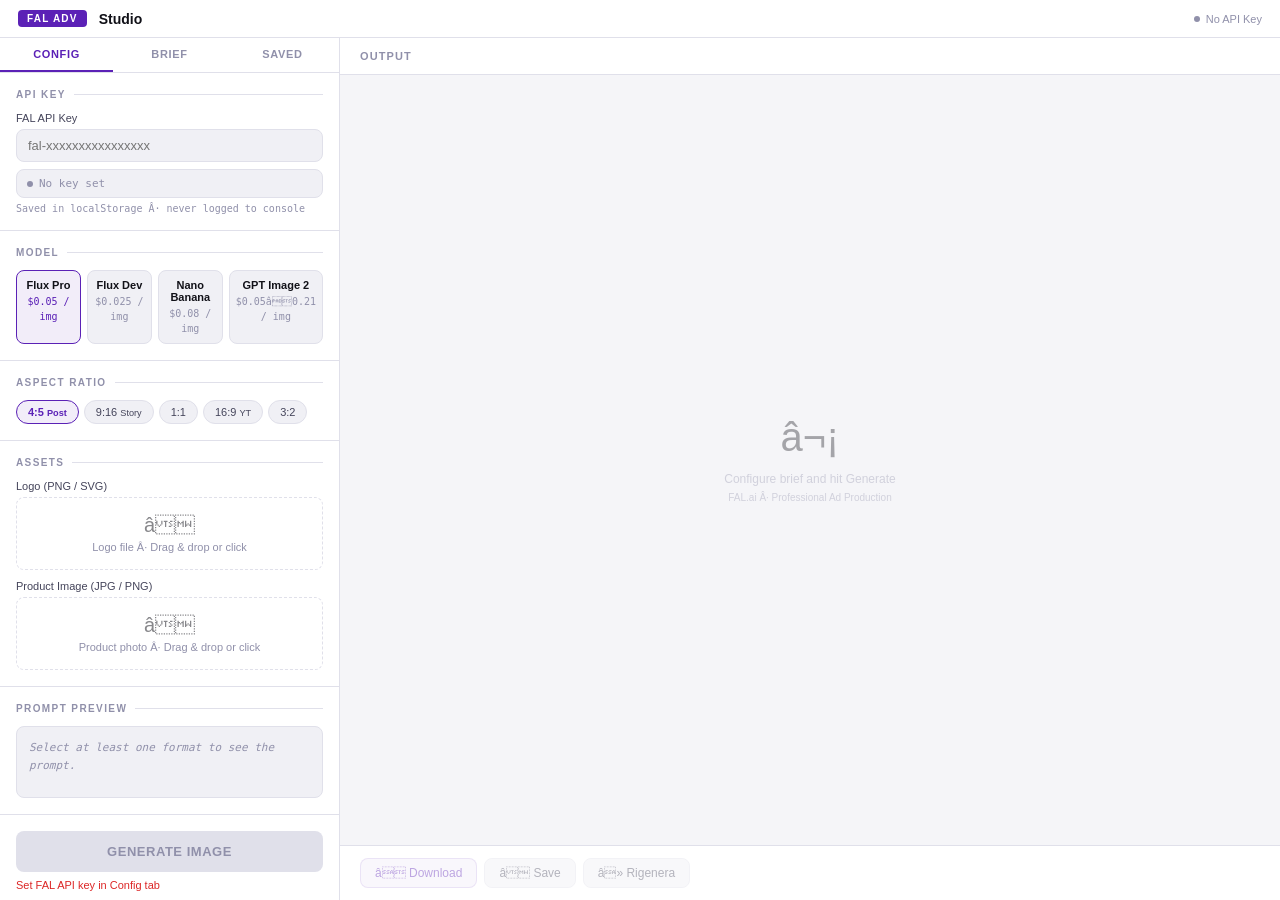
==== adv.html @ c15e8f31 "Create adv.html with current index.html content (FAL ADV Studio)" ====
<!DOCTYPE html>
<script type="application/json" id="cowork-artifact-meta">
{
  "name": "Fal Adv Studio",
  "schemaVersion": 1,
  "description": "FAL ADV Studio - tool React per produzione campagne pubblicitarie AI via fal.ai. Config API key, selezione modello/ratio, upload asset, brief brand, 10 formati ADV, generazione multi-immagine, salvataggio sessione, download ZIP."
}
</script>
<html lang="en">
<head>
<meta charset="UTF-8">
<meta name="viewport" content="width=device-width, initial-scale=1.0">
<title>FAL ADV Studio</title>
<style>
:root {
  color-scheme: light;
  --bg: #f5f5f8;
  --surface: #ffffff;
  --surface2: #f0f0f5;
  --border: #e0e0ea;
  --accent: #5b21b6;
  --accent-light: rgba(91,33,182,0.08);
  --accent-border: rgba(91,33,182,0.25);
  --text: #111118;
  --text2: #44445a;
  --text3: #9090aa;
  --error: #dc2626;
  --error-bg: rgba(220,38,38,0.07);
  --success: #059669;
  --radius: 8px;
}
* { box-sizing: border-box; margin: 0; padding: 0; }
body { font-family: -apple-system, 'Segoe UI', sans-serif; background: var(--bg); color: var(--text); font-size: 13px; }

/* LAYOUT */
.app { display: flex; flex-direction: column; height: 100vh; overflow: hidden; }
.app-header { background: var(--surface); border-bottom: 1px solid var(--border); padding: 10px 18px; display: flex; align-items: center; gap: 12px; flex-shrink: 0; }
.logo { background: var(--accent); color: #fff; font-size: 10px; font-weight: 700; letter-spacing: 0.12em; padding: 3px 9px; border-radius: 4px; }
.app-title { font-size: 14px; font-weight: 600; color: var(--text); }
.key-status { margin-left: auto; display: flex; align-items: center; gap: 6px; font-size: 11px; color: var(--text3); }
.dot { width: 6px; height: 6px; border-radius: 50%; background: var(--text3); }
.dot.on { background: var(--success); box-shadow: 0 0 6px var(--success); }

.body { display: flex; flex: 1; overflow: hidden; }
.sidebar { width: 340px; flex-shrink: 0; background: var(--surface); border-right: 1px solid var(--border); display: flex; flex-direction: column; overflow: hidden; }
.output { flex: 1; display: flex; flex-direction: column; overflow: hidden; }

/* TABS */
.tab-bar { display: flex; border-bottom: 1px solid var(--border); flex-shrink: 0; }
.tab-btn { flex: 1; padding: 10px 6px; background: none; border: none; border-bottom: 2px solid transparent; font-size: 11px; font-weight: 600; letter-spacing: 0.06em; text-transform: uppercase; color: var(--text3); cursor: pointer; transition: all 0.15s; }
.tab-btn:hover { color: var(--text2); }
.tab-btn.active { color: var(--accent); border-bottom-color: var(--accent); }
.badge { display: inline-flex; align-items: center; justify-content: center; width: 15px; height: 15px; border-radius: 50%; background: var(--accent); color: #fff; font-size: 8px; font-weight: 700; margin-left: 4px; vertical-align: middle; }

.tab-panel { display: none; flex: 1; overflow-y: auto; }
.tab-panel.active { display: block; }

/* SECTIONS */
.section { padding: 16px; border-bottom: 1px solid var(--border); }
.section-label { font-size: 10px; font-weight: 700; letter-spacing: 0.14em; text-transform: uppercase; color: var(--text3); margin-bottom: 12px; display: flex; align-items: center; gap: 8px; }
.section-label::after { content: ''; flex: 1; height: 1px; background: var(--border); }
.field { margin-bottom: 10px; }
.field:last-child { margin-bottom: 0; }
label.lbl { display: block; font-size: 11px; font-weight: 500; color: var(--text2); margin-bottom: 5px; }

/* INPUTS */
input[type=text], input[type=password], textarea, select {
  width: 100%; background: var(--surface2); border: 1px solid var(--border); color: var(--text);
  font-family: inherit; font-size: 13px; padding: 8px 11px; border-radius: var(--radius); outline: none; transition: border-color 0.15s;
}
input:focus, textarea:focus, select:focus { border-color: var(--accent); }
textarea { resize: vertical; min-height: 72px; line-height: 1.5; }
select { appearance: none; background-image: url("data:image/svg+xml,%3Csvg xmlns='http://www.w3.org/2000/svg' width='10' height='6'%3E%3Cpath d='M0 0l5 6 5-6z' fill='%239090aa'/%3E%3C/svg%3E"); background-repeat: no-repeat; background-position: right 11px center; padding-right: 30px; cursor: pointer; }
select option { background: #fff; }

/* MODEL TABS */
.model-tabs { display: flex; gap: 6px; }
.model-tab { flex: 1; padding: 8px 6px; background: var(--surface2); border: 1px solid var(--border); border-radius: var(--radius); cursor: pointer; text-align: center; transition: all 0.15s; }
.model-tab:hover { border-color: var(--text3); }
.model-tab.active { background: var(--accent-light); border-color: var(--accent); }
.model-name { font-size: 11px; font-weight: 600; color: var(--text); display: block; margin-bottom: 2px; }
.model-price { font-size: 10px; color: var(--text3); font-family: monospace; }
.model-tab.active .model-price { color: var(--accent); }

/* RATIO PILLS */
.ratio-pills { display: flex; gap: 5px; flex-wrap: wrap; }
.ratio-pill { padding: 5px 11px; background: var(--surface2); border: 1px solid var(--border); border-radius: 20px; font-size: 11px; font-weight: 500; color: var(--text2); cursor: pointer; transition: all 0.15s; white-space: nowrap; }
.ratio-pill:hover { border-color: var(--text3); }
.ratio-pill.active { background: var(--accent-light); border-color: var(--accent); color: var(--accent); font-weight: 600; }

/* DROP ZONE */
.drop-zone { border: 1.5px dashed var(--border); border-radius: var(--radius); padding: 16px; text-align: center; cursor: pointer; transition: all 0.15s; position: relative; overflow: hidden; }
.drop-zone:hover, .drop-zone.drag-over { border-color: var(--accent); background: var(--accent-light); }
.drop-zone input[type=file] { position: absolute; inset: 0; opacity: 0; cursor: pointer; width: 100%; height: 100%; }
.drop-icon { font-size: 20px; display: block; margin-bottom: 4px; opacity: 0.5; }
.drop-label { font-size: 11px; color: var(--text3); }

.asset-preview { display: flex; align-items: center; gap: 10px; padding: 8px 10px; background: var(--surface2); border: 1px solid var(--border); border-radius: var(--radius); }
.asset-preview img { width: 36px; height: 36px; object-fit: contain; border-radius: 4px; background: #fff; }
.asset-name { font-size: 11px; color: var(--text2); flex: 1; overflow: hidden; text-overflow: ellipsis; white-space: nowrap; }
.btn-rm { background: none; border: none; color: var(--text3); cursor: pointer; font-size: 18px; line-height: 1; padding: 0 2px; transition: color 0.15s; }
.btn-rm:hover { color: var(--error); }

/* FORMATS */
.formats-grid { display: grid; grid-template-columns: 1fr 1fr; gap: 5px; }
.format-item { display: flex; align-items: flex-start; gap: 7px; padding: 8px 9px; background: var(--surface2); border: 1px solid var(--border); border-radius: var(--radius); cursor: pointer; transition: all 0.15s; user-select: none; }
.format-item:hover { border-color: var(--text3); }
.format-item.checked { background: var(--accent-light); border-color: var(--accent-border); }
.format-item input[type=checkbox] { width: 13px; height: 13px; margin-top: 1px; accent-color: var(--accent); flex-shrink: 0; cursor: pointer; }
.format-lbl { font-size: 11px; color: var(--text2); line-height: 1.3; cursor: pointer; font-weight: 500; }
.format-item.checked .format-lbl { color: var(--text); font-weight: 600; }
.format-desc { font-size: 10px; color: var(--text3); line-height: 1.3; margin-top: 2px; display: block; }
.format-text { display: flex; flex-direction: column; }
.format-hint { font-size: 10px; color: var(--text3); margin-bottom: 8px; }

/* PROMPT PREVIEW */
.prompt-box { background: var(--surface2); border: 1px solid var(--border); border-radius: var(--radius); padding: 12px; font-size: 11px; line-height: 1.6; color: var(--text2); font-family: monospace; min-height: 72px; white-space: pre-wrap; word-break: break-word; }
.prompt-empty { color: var(--text3); font-style: italic; font-family: inherit; }
.prompt-meta { font-size: 10px; color: var(--text3); margin-top: 6px; font-family: monospace; }
.prompt-format-label { font-size: 10px; color: var(--text3); font-weight: 600; letter-spacing: 0.08em; text-transform: uppercase; margin-bottom: 4px; margin-top: 8px; }

/* GENERATE BTN */
.btn-gen { width: 100%; padding: 13px; background: var(--accent); color: #fff; border: none; border-radius: var(--radius); font-family: inherit; font-size: 13px; font-weight: 700; letter-spacing: 0.04em; cursor: pointer; transition: all 0.15s; text-transform: uppercase; }
.btn-gen:hover:not(:disabled) { background: #4c1d95; transform: translateY(-1px); }
.btn-gen:disabled { background: var(--border); color: var(--text3); cursor: not-allowed; transform: none; }
.gen-hint { font-size: 11px; color: var(--error); margin-top: 7px; }
.multi-note { font-size: 10px; color: var(--accent); background: var(--accent-light); border: 1px solid var(--accent-border); border-radius: 4px; padding: 6px 10px; margin-bottom: 10px; }

/* OUTPUT PANEL */
.out-header { background: var(--surface); border-bottom: 1px solid var(--border); padding: 12px 20px; display: flex; align-items: center; gap: 8px; flex-shrink: 0; }
.out-title { font-size: 11px; font-weight: 600; letter-spacing: 0.1em; text-transform: uppercase; color: var(--text3); }
.out-meta { margin-left: auto; font-size: 10px; color: var(--text3); font-family: monospace; }
.img-tab { padding: 4px 10px; font-size: 10px; background: var(--surface2); border: 1px solid var(--border); border-radius: 4px; color: var(--text3); cursor: pointer; font-family: inherit; font-weight: 500; transition: all 0.15s; }
.img-tab.active { background: var(--accent-light); border-color: var(--accent-border); color: var(--accent); }

.queue-bar-wrap { background: var(--surface); border-bottom: 1px solid var(--border); padding: 8px 20px; display: flex; align-items: center; gap: 10px; font-size: 11px; color: var(--text2); flex-shrink: 0; }
.queue-track { flex: 1; height: 2px; background: var(--border); border-radius: 2px; overflow: hidden; }
.queue-fill { height: 100%; background: var(--accent); border-radius: 2px; transition: width 0.4s ease; }

.out-canvas { flex: 1; display: flex; align-items: center; justify-content: center; padding: 28px; overflow: hidden; background: var(--bg); }
.placeholder { display: flex; flex-direction: column; align-items: center; gap: 10px; opacity: 0.35; text-align: center; }
.placeholder-icon { font-size: 40px; }
.placeholder-text { font-size: 12px; color: var(--text3); line-height: 1.5; }
.out-img { max-width: 100%; max-height: 100%; object-fit: contain; border-radius: var(--radius); box-shadow: 0 4px 24px rgba(0,0,0,0.1); display: block; }

.spinner-wrap { display: flex; flex-direction: column; align-items: center; gap: 14px; }
.spinner { width: 32px; height: 32px; border: 2px solid var(--border); border-top-color: var(--accent); border-radius: 50%; animation: spin 0.75s linear infinite; }
@keyframes spin { to { transform: rotate(360deg); } }
.spinner-msg { font-size: 12px; color: var(--text2); animation: pulse 2s ease-in-out infinite; }
@keyframes pulse { 0%,100%{opacity:1}50%{opacity:0.4} }

.out-actions { background: var(--surface); border-top: 1px solid var(--border); padding: 12px 20px; display: flex; gap: 7px; align-items: center; flex-shrink: 0; }
.btn-act { padding: 7px 14px; background: var(--surface2); border: 1px solid var(--border); color: var(--text2); border-radius: var(--radius); font-family: inherit; font-size: 12px; font-weight: 500; cursor: pointer; transition: all 0.15s; }
.btn-act:hover:not(:disabled) { border-color: var(--text3); color: var(--text); }
.btn-act:disabled { opacity: 0.4; cursor: not-allowed; }
.btn-act.primary { background: var(--accent-light); border-color: var(--accent-border); color: var(--accent); }
.btn-act.primary:hover:not(:disabled) { background: rgba(91,33,182,0.14); }
.img-counter { margin-left: auto; font-size: 11px; color: var(--text3); }

.error-box { margin: 14px 20px; background: var(--error-bg); border: 1px solid rgba(220,38,38,0.2); border-radius: var(--radius); padding: 11px 14px; font-size: 12px; color: #b91c1c; line-height: 1.5; flex-shrink: 0; }

/* SAVED GRID */
.saved-toolbar { padding: 10px 14px; border-bottom: 1px solid var(--border); display: flex; align-items: center; justify-content: space-between; }
.saved-count { font-size: 11px; color: var(--text3); }
.saved-grid { display: grid; grid-template-columns: repeat(auto-fill, minmax(110px, 1fr)); gap: 7px; padding: 14px; }
.saved-item { position: relative; aspect-ratio: 1; border-radius: var(--radius); overflow: hidden; background: var(--surface2); border: 1px solid var(--border); }
.saved-item img { width: 100%; height: 100%; object-fit: cover; display: block; }
.saved-overlay { position: absolute; inset: 0; background: rgba(0,0,0,0.75); display: flex; flex-direction: column; align-items: center; justify-content: center; gap: 6px; opacity: 0; transition: opacity 0.2s; padding: 8px; }
.saved-item:hover .saved-overlay { opacity: 1; }
.saved-overlay-text { font-size: 10px; color: #fff; text-align: center; line-height: 1.3; font-weight: 500; }
.saved-actions { display: flex; gap: 5px; }
.btn-saved { background: rgba(255,255,255,0.15); border: 1px solid rgba(255,255,255,0.25); border-radius: 4px; color: #fff; font-size: 10px; padding: 3px 7px; cursor: pointer; transition: all 0.15s; }
.btn-saved:hover { background: rgba(255,255,255,0.3); }
.saved-empty { padding: 36px 16px; text-align: center; color: var(--text3); font-size: 12px; line-height: 1.6; }

.key-hint { font-size: 10px; color: var(--text3); margin-top: 5px; font-family: monospace; }
.token-row { display: flex; align-items: center; gap: 6px; padding: 7px 10px; background: var(--surface2); border: 1px solid var(--border); border-radius: var(--radius); margin-top: 7px; }
.token-dot { width: 6px; height: 6px; border-radius: 50%; background: var(--text3); }
.token-dot.valid { background: var(--success); }
.token-text { font-size: 11px; color: var(--text3); font-family: monospace; }
</style>
</head>
<body>
<div class="app">
  <header class="app-header">
    <span class="logo">FAL ADV</span>
    <span class="app-title">Studio</span>
    <div class="key-status">
      <div class="dot" id="keyDot"></div>
      <span id="keyLabel">No API Key</span>
    </div>
  </header>

  <div class="body">
    <!-- SIDEBAR -->
    <aside class="sidebar">
      <div class="tab-bar">
        <button class="tab-btn active" data-tab="config">Config</button>
        <button class="tab-btn" data-tab="brief">Brief</button>
        <button class="tab-btn" data-tab="saved">Saved<span class="badge" id="savedBadge" style="display:none">0</span></button>
      </div>

      <!-- CONFIG TAB -->
      <div class="tab-panel active" id="tab-config">
        <div class="section">
          <div class="section-label">API Key</div>
          <div class="field">
            <label class="lbl">FAL API Key</label>
            <input type="password" id="falKey" placeholder="fal-xxxxxxxxxxxxxxxx" autocomplete="off" />
            <div class="token-row">
              <div class="token-dot" id="tokenDot"></div>
              <span class="token-text" id="tokenText">No key set</span>
            </div>
            <div class="key-hint">Saved in localStorage Â· never logged to console</div>
          </div>
        </div>

        <div class="section">
          <div class="section-label">Model</div>
          <div class="model-tabs" id="modelTabs" style="flex-wrap:wrap;">
            <div class="model-tab active" data-model="fal-ai/flux-pro">
              <span class="model-name">Flux Pro</span>
              <span class="model-price">$0.05 / img</span>
            </div>
            <div class="model-tab" data-model="fal-ai/flux-dev">
              <span class="model-name">Flux Dev</span>
              <span class="model-price">$0.025 / img</span>
            </div>
            <div class="model-tab" data-model="fal-ai/nano-banana-2">
              <span class="model-name">Nano Banana</span>
              <span class="model-price">$0.08 / img</span>
            </div>
            <div class="model-tab" data-model="fal-ai/gpt-image-2">
              <span class="model-name">GPT Image 2</span>
              <span class="model-price">$0.05â0.21 / img</span>
            </div>
          </div>
          <div id="gptQualityRow" style="display:none;margin-top:8px;">
            <label class="lbl">Quality (GPT Image 2)</label>
            <select id="gptQuality">
              <option value="medium">Medium</option>
              <option value="low">Low (cheaper)</option>
              <option value="high">High (best, costoso)</option>
            </select>
          </div>
        </div>

        <div class="section">
          <div class="section-label">Aspect Ratio</div>
          <div class="ratio-pills" id="ratioPills">
            <div class="ratio-pill active" data-ratio="4:5" data-w="1024" data-h="1280">4:5 <small>Post</small></div>
            <div class="ratio-pill" data-ratio="9:16" data-w="768" data-h="1368">9:16 <small>Story</small></div>
            <div class="ratio-pill" data-ratio="1:1" data-w="1024" data-h="1024">1:1</div>
            <div class="ratio-pill" data-ratio="16:9" data-w="1368" data-h="768">16:9 <small>YT</small></div>
            <div class="ratio-pill" data-ratio="3:2" data-w="1280" data-h="853">3:2</div>
          </div>
        </div>

        <div class="section">
          <div class="section-label">Assets</div>
          <div class="field">
            <label class="lbl">Logo (PNG / SVG)</label>
            <div id="logoZone" class="drop-zone">
              <input type="file" accept=".png,.svg,.jpg,.jpeg" id="logoInput" />
              <span class="drop-icon">â</span>
              <div class="drop-label">Logo file Â· Drag & drop or click</div>
            </div>
          </div>
          <div class="field">
            <label class="lbl">Product Image (JPG / PNG)</label>
            <div id="productZone" class="drop-zone">
              <input type="file" accept=".jpg,.jpeg,.png,.webp" id="productInput" />
              <span class="drop-icon">â</span>
              <div class="drop-label">Product photo Â· Drag & drop or click</div>
            </div>
          </div>
        </div>

        <div class="section" id="promptPreviewConfig"></div>
        <div class="section" id="generateSectionConfig"></div>
      </div>

      <!-- BRIEF TAB -->
      <div class="tab-panel" id="tab-brief">
        <div class="section">
          <div class="section-label">Brand & Product</div>
          <div class="field"><label class="lbl">Brand Name</label><input type="text" id="brandName" placeholder="e.g. NORDA" /></div>
          <div class="field"><label class="lbl">Product Name</label><input type="text" id="productName" placeholder="e.g. Trail Runner 001" /></div>
          <div class="field"><label class="lbl">Payoff / Claim</label><input type="text" id="payoff" placeholder="e.g. Run beyond limits" /></div>
          <div class="field"><label class="lbl">Target Audience</label><input type="text" id="target" placeholder="e.g. trail runners 25-45" /></div>
        </div>
        <div class="section">
          <div class="section-label">Tone</div>
          <div class="field">
            <select id="tone">
              <option value="premium">Premium / Luxury</option>
              <option value="friendly">Friendly / Warm</option>
              <option value="bold">Bold / Energetic</option>
              <option value="minimal">Minimal / Clean</option>
              <option value="authentic">Authentic / Raw</option>
            </select>
          </div>
        </div>
        <div class="section">
          <div class="section-label">Notes</div>
          <div class="field"><textarea id="notes" placeholder="Brand colors, mood, elements to avoid, specific props..."></textarea></div>
        </div>
        <div class="section">
          <div class="section-label">Ad Format</div>
          <div class="format-hint">Select one or more (each = one image)</div>
          <div class="formats-grid" id="formatsGrid"></div>
        </div>
        <div class="section" id="promptPreviewBrief"></div>
        <div class="section" id="generateSectionBrief"></div>
      </div>

      <!-- SAVED TAB -->
      <div class="tab-panel" id="tab-saved">
        <div class="saved-toolbar">
          <span class="saved-count" id="savedCount">0 images</span>
          <button class="btn-act" id="btnDownloadAll" style="padding:5px 10px;font-size:11px;">â ZIP All</button>
        </div>
        <div id="savedGrid" class="saved-grid"></div>
        <div class="saved-empty" id="savedEmpty">No images saved yet.<br>Generate an image and click "Save".</div>
      </div>
    </aside>

    <!-- OUTPUT -->
    <main class="output">
      <div class="out-header">
        <span class="out-title">Output</span>
        <div id="imgTabs" style="display:flex;gap:5px;"></div>
        <span class="out-meta" id="outMeta"></span>
      </div>
      <div id="queueBarWrap" class="queue-bar-wrap" style="display:none">
        <span id="queueMsg">Generating...</span>
        <div class="queue-track"><div class="queue-fill" id="queueFill" style="width:0%"></div></div>
        <span id="queuePct">0%</span>
      </div>
      <div id="errorBox" class="error-box" style="display:none"></div>
      <div class="out-canvas" id="outCanvas">
        <div class="placeholder">
          <div class="placeholder-icon">â¬¡</div>
          <div class="placeholder-text">Configure brief and hit Generate<br><small>FAL.ai Â· Professional Ad Production</small></div>
        </div>
      </div>
      <div class="out-actions">
        <button class="btn-act primary" id="btnDownload" disabled>â Download</button>
        <button class="btn-act" id="btnSave" disabled>â Save</button>
        <button class="btn-act" id="btnRegen" disabled>â» Rigenera</button>
        <span class="img-counter" id="imgCounter"></span>
      </div>
    </main>
  </div>
</div>

<script>
const FORMATS = [
  { id:'headline', label:'Headline Ad', desc:'Bold headline sopra prodotto o lifestyle', snippet:'bold advertising headline text prominently overlaid on product, strong typographic layout, high contrast' },
  { id:'testimonial', label:'Testimonial Ad', desc:'Quote cliente con 5 stelle, social proof visivo', snippet:'customer testimonial layout, quote card with 5 gold stars, social proof visual, clean editorial design' },
  { id:'features', label:'Feature Benefits', desc:'3 benefici chiave attorno al prodotto', snippet:'three key product benefits displayed around the product, icon badges, feature highlight advertising layout' },
  { id:'beforeafter', label:'Before/After', desc:'Split-screen problema vs soluzione', snippet:'split-screen composition, left side showing problem or pain point, right side showing product as solution' },
  { id:'vsthem', label:'Us vs Them', desc:'Confronto side-by-side vs competitor', snippet:'side-by-side comparison layout, checklist format showing advantages over competitor, clean infographic style' },
  { id:'socialproof', label:'Social Proof Stats', desc:'Un numero grande e impressionante come hero', snippet:'single large hero statistic, bold oversized number, data-driven minimal advertising, clean background' },
  { id:'lifestyle', label:'Lifestyle', desc:'Prodotto in contesto quotidiano naturale', snippet:'product integrated in natural everyday lifestyle scene, candid authentic moment, real environment' },
  { id:'minimalist', label:'Minimalist', desc:'Clean Apple-style, singolo prodotto su sfondo puro', snippet:'ultra-clean minimalist product photography, Apple-style composition, pure background, luxury negative space' },
  { id:'problemagit', label:'Problem Agitation', desc:'Pain point chiamato out, prodotto come soluzione', snippet:'pain point visually represented with frustration, product shown as immediate relief and solution' },
  { id:'ugc', label:'UGC Style', desc:'Estetica raw iPhone, autentico e non patinato', snippet:'raw authentic user-generated content aesthetic, iPhone handheld feel, organic unpolished natural look' },
  { id:'howitworks', label:'How It Works', desc:'3 step visivi che spiegano il processo', snippet:'three-step visual process diagram, numbered steps with icons, clean instructional advertising layout, clear flow from left to right' },
  { id:'expert', label:'Expert Endorsement', desc:'Figura autorevole con credenziale visibile', snippet:'expert authority figure endorsement, professional credential badge visible, trust-building editorial portrait composition' },
  { id:'priceanchor', label:'Price Anchor', desc:'Prezzo barrato + nuovo prezzo, valore percepito', snippet:'price comparison layout, original price crossed out, new price prominently displayed, value proposition focus, deal-highlight design' },
  { id:'aspirational', label:'Aspirational Outcome', desc:'Chi diventi usando il prodotto, non il prodotto', snippet:'aspirational lifestyle outcome, transformed person in aspirational environment, emotional benefit visualization, aspirational identity advertising' },
  { id:'limitededition', label:'Limited Edition', desc:'Visual scarsitÃ , numerazione, packaging speciale', snippet:'limited edition scarcity visual, numbered edition badge, exclusive packaging detail shot, collectible premium aesthetic, urgency composition' },
];

const TONE_SNIPPETS = {
  premium: 'luxury premium aesthetic, sophisticated lighting, high-end refined color palette',
  friendly: 'warm friendly mood, approachable composition, soft natural colors, human connection',
  bold: 'bold energetic composition, high contrast, dynamic angles, strong graphic impact',
  minimal: 'ultra clean minimalist, generous white space, calm restrained palette',
  authentic: 'authentic raw aesthetic, real unposed feel, natural available light, no studio look',
};

const RATIOS = { '4:5':{w:1024,h:1280},'9:16':{w:768,h:1368},'1:1':{w:1024,h:1024},'16:9':{w:1368,h:768},'3:2':{w:1280,h:853} };

// STATE
const state = {
  falKey: '',
  model: 'fal-ai/flux-pro',
  ratio: '4:5',
  logo: null,
  product: null,
  brandName: '', productName: '', payoff: '', target: '', tone: 'premium', notes: '',
  formats: [],
  outputImages: [],
  currentIdx: 0,
  savedImages: [],
  loading: false,
  lastPrompts: [],
};

// Load from localStorage
try { state.falKey = localStorage.getItem('fal_adv_key') || ''; } catch(e){}

// INIT
function init() {
  // FAL key
  const keyEl = document.getElementById('falKey');
  keyEl.value = state.falKey;
  keyEl.addEventListener('input', e => {
    state.falKey = e.target.value;
    try { localStorage.setItem('fal_adv_key', state.falKey); } catch(err){}
    updateKeyStatus();
    renderPromptPreviews();
    updateGenButtons();
  });
  updateKeyStatus();

  // Model tabs
  document.getElementById('modelTabs').addEventListener('click', e => {
    const tab = e.target.closest('[data-model]');
    if (!tab) return;
    state.model = tab.dataset.model;
    document.querySelectorAll('.model-tab').forEach(t => t.classList.toggle('active', t.dataset.model === state.model));
    const gptRow = document.getElementById('gptQualityRow');
    if (gptRow) gptRow.style.display = state.model === 'fal-ai/gpt-image-2' ? '' : 'none';
    renderPromptPreviews();
  });

  // Ratio pills
  document.getElementById('ratioPills').addEventListener('click', e => {
    const pill = e.target.closest('[data-ratio]');
    if (!pill) return;
    state.ratio = pill.dataset.ratio;
    document.querySelectorAll('.ratio-pill').forEach(p => p.classList.toggle('active', p.dataset.ratio === state.ratio));
    renderPromptPreviews();
    updateOutMeta();
  });

  // Drop zones
  setupDropZone('logoZone', 'logoInput', 'logo');
  setupDropZone('productZone', 'productInput', 'product');

  // Brief inputs
  ['brandName','productName','payoff','target','notes'].forEach(id => {
    document.getElementById(id).addEventListener('input', e => {
      state[id] = e.target.value;
      renderPromptPreviews();
    });
  });
  document.getElementById('tone').addEventListener('change', e => {
    state.tone = e.target.value;
    renderPromptPreviews();
  });

  // Formats grid
  const grid = document.getElementById('formatsGrid');
  FORMATS.forEach(f => {
    const item = document.createElement('label');
    item.className = 'format-item';
    item.innerHTML = `<input type="checkbox" value="${f.id}" /><span class="format-text"><span class="format-lbl">${f.label}</span>${f.desc ? `<span class="format-desc">${f.desc}</span>` : ''}</span>`;
    item.querySelector('input').addEventListener('change', e => {
      if (e.target.checked) state.formats.push(f.id);
      else state.formats = state.formats.filter(x => x !== f.id);
      item.classList.toggle('checked', e.target.checked);
      renderPromptPreviews();
      updateGenButtons();
    });
    grid.appendChild(item);
  });

  // Tab switching
  document.querySelectorAll('.tab-btn').forEach(btn => {
    btn.addEventListener('click', () => {
      const tab = btn.dataset.tab;
      document.querySelectorAll('.tab-btn').forEach(b => b.classList.toggle('active', b.dataset.tab === tab));
      document.querySelectorAll('.tab-panel').forEach(p => p.classList.toggle('active', p.id === 'tab-' + tab));
    });
  });

  // Action buttons
  document.getElementById('btnDownload').addEventListener('click', handleDownload);
  document.getElementById('btnSave').addEventListener('click', handleSave);
  document.getElementById('btnRegen').addEventListener('click', handleRegen);
  document.getElementById('btnDownloadAll').addEventListener('click', handleDownloadAll);

  // Render generate sections in both tabs
  renderGenerateSections();
  renderPromptPreviews();
}

function updateKeyStatus() {
  const valid = state.falKey.length > 10;
  document.getElementById('keyDot').classList.toggle('on', valid);
  document.getElementById('keyLabel').textContent = valid ? `Key Connected` : 'No API Key';
  document.getElementById('tokenDot').classList.toggle('valid', valid);
  document.getElementById('tokenText').textContent = valid ? `Key set (${state.falKey.length} chars)` : 'No key set';
}

function setupDropZone(zoneId, inputId, assetKey) {
  const zone = document.getElementById(zoneId);
  const input = document.getElementById(inputId);

  const renderPreview = () => {
    const asset = state[assetKey];
    if (asset) {
      zone.innerHTML = `
        <div class="asset-preview">
          <img src="${asset.data}" alt="${asset.name}" />
          <span class="asset-name">${asset.name}</span>
          <button class="btn-rm" data-rm="${assetKey}">Ã</button>
        </div>`;
      zone.querySelector('[data-rm]').addEventListener('click', e => {
        e.stopPropagation();
        state[assetKey] = null;
        rebuildDropZone(zoneId, inputId, assetKey);
        renderPromptPreviews();
      });
    }
  };

  const handleFile = async file => {
    const reader = new FileReader();
    reader.onload = e => {
      state[assetKey] = { data: e.target.result, name: file.name };
      renderPreview();
      renderPromptPreviews();
    };
    reader.readAsDataURL(file);
  };

  input.addEventListener('change', e => { if(e.target.files[0]) handleFile(e.target.files[0]); });
  zone.addEventListener('dragover', e => { e.preventDefault(); zone.classList.add('drag-over'); });
  zone.addEventListener('dragleave', () => zone.classList.remove('drag-over'));
  zone.addEventListener('drop', e => {
    e.preventDefault(); zone.classList.remove('drag-over');
    if(e.dataTransfer.files[0]) handleFile(e.dataTransfer.files[0]);
  });
}

function rebuildDropZone(zoneId, inputId, assetKey) {
  const zone = document.getElementById(zoneId);
  const labels = { logo:'Logo file', product:'Product photo' };
  zone.innerHTML = `<input type="file" accept="${assetKey==='logo'?'.png,.svg,.jpg,.jpeg':'.jpg,.jpeg,.png,.webp'}" id="${inputId}" /><span class="drop-icon">â</span><div class="drop-label">${labels[assetKey]} Â· Drag & drop or click</div>`;
  setupDropZone(zoneId, inputId, assetKey);
}

function buildPrompt(fid) {
  const f = FORMATS.find(x => x.id === fid);
  const parts = [];
  if (state.brandName) parts.push(`${state.brandName} brand advertisement`);
  if (state.productName) parts.push(`featuring ${state.productName}`);
  if (state.payoff) parts.push(`with tagline "${state.payoff}"`);
  if (state.target) parts.push(`targeting ${state.target}`);
  if (f) parts.push(f.snippet);
  const tone = TONE_SNIPPETS[state.tone];
  if (tone) parts.push(tone);
  if (state.notes) parts.push(state.notes);
  const noImageRef = state.model === 'fal-ai/nano-banana-2' || state.model === 'fal-ai/gpt-image-2';
  if (state.product && !noImageRef) parts.push('featuring the product from the provided reference image');
  parts.push('professional advertising photography, high-end commercial quality, print-ready');
  return parts.join(', ');
}

function renderPromptPreviews() {
  ['Config','Brief'].forEach(suffix => {
    const el = document.getElementById('promptPreview' + suffix);
    if (!el) return;
    if (state.formats.length === 0) {
      el.innerHTML = `<div class="section-label">Prompt Preview</div><div class="prompt-box"><span class="prompt-empty">Select at least one format to see the prompt.</span></div>`;
      return;
    }
    const r = RATIOS[state.ratio] || RATIOS['4:5'];
    let html = `<div class="section-label">Prompt Preview</div>`;
    state.formats.forEach(fid => {
      const f = FORMATS.find(x => x.id === fid);
      html += `<div class="prompt-format-label">${f ? f.label : fid}</div><div class="prompt-box">${escHtml(buildPrompt(fid))}</div>`;
    });
    html += `<div class="prompt-meta">Size: ${r.w}Ã${r.h}px Â· Model: ${state.model.split('/')[1]}</div>`;
    el.innerHTML = html;
  });
}

function escHtml(s) { return s.replace(/&/g,'&amp;').replace(/</g,'&lt;').replace(/>/g,'&gt;'); }

function renderGenerateSections() {
  ['Config','Brief'].forEach(suffix => {
    const el = document.getElementById('generateSection' + suffix);
    if (!el) return;
    el.innerHTML = `
      <div class="multi-note" id="multiNote${suffix}" style="display:none"></div>
      <button class="btn-gen" id="btnGen${suffix}">Generate</button>
      <div class="gen-hint" id="genHint${suffix}" style="display:none"></div>`;
    document.getElementById('btnGen' + suffix).addEventListener('click', handleGenerate);
  });
  updateGenButtons();
}

function updateGenButtons() {
  ['Config','Brief'].forEach(suffix => {
    const btn = document.getElementById('btnGen' + suffix);
    const hint = document.getElementById('genHint' + suffix);
    const note = document.getElementById('multiNote' + suffix);
    if (!btn) return;
    const canGen = state.falKey.length > 5 && state.formats.length > 0 && !state.loading;
    btn.disabled = !canGen;
    const count = state.formats.length;
    btn.textContent = state.loading ? 'Generating...' : (count > 1 ? `Generate ${count} Images` : 'Generate Image');
    if (note) { note.style.display = count > 1 ? '' : 'none'; if(count>1) note.textContent = `â¡ ${count} formats â ${count} images generated sequentially`; }
    if (hint) {
      if (!state.falKey || state.falKey.length < 6) { hint.style.display=''; hint.textContent='Set FAL API key in Config tab'; }
      else if (state.formats.length === 0) { hint.style.display=''; hint.textContent='Select at least one format in Brief tab'; }
      else { hint.style.display='none'; }
    }
  });
}

function updateOutMeta() {
  const r = RATIOS[state.ratio] || RATIOS['4:5'];
  const img = state.outputImages[state.currentIdx];
  document.getElementById('outMeta').textContent = img ? `${r.w}Ã${r.h} Â· ${state.model.split('/')[1]}` : '';
}

function setError(msg) {
  const el = document.getElementById('errorBox');
  if (msg) { el.style.display=''; el.innerHTML = `<strong>Error:</strong> ${escHtml(msg)}`; }
  else { el.style.display='none'; el.textContent=''; }
}

async function callFAL(prompt, imageUrl) {
  const r = RATIOS[state.ratio] || RATIOS['4:5'];
  const isGPT = state.model === 'fal-ai/gpt-image-2';
  let body;
  if (isGPT) {
    body = {
      prompt,
      image_size: { width: r.w, height: r.h },
      num_images: 1,
      output_format: 'jpeg',
      quality: document.getElementById('gptQuality')?.value || 'medium',
    };
  } else {
    body = { prompt, image_size:{ width:r.w, height:r.h }, num_inference_steps:28, guidance_scale:3.5, num_images:1, enable_safety_checker:true };
    if (imageUrl && state.model !== 'fal-ai/nano-banana-2') body.image_url = imageUrl;
  }
  const res = await fetch(`https://fal.run/${state.model}`, {
    method:'POST',
    headers:{ 'Authorization':`Key ${state.falKey}`, 'Content-Type':'application/json' },
    body: JSON.stringify(body),
  });
  if (!res.ok) {
    let msg = ''; try { const j=await res.json(); msg=j.detail||j.message||JSON.stringify(j); } catch(e){ msg=await res.text(); }
    throw new Error(`FAL API ${res.status}: ${msg}`);
  }
  const data = await res.json();
  if (data.images && data.images[0]) return data.images[0].url || data.images[0];
  if (data.image) return data.image.url || data.image;
  throw new Error('No image in response: ' + JSON.stringify(data).slice(0,200));
}

function setLoading(loading) {
  state.loading = loading;
  updateGenButtons();
  document.getElementById('queueBarWrap').style.display = loading ? '' : 'none';
}

function setQueueProgress(msg, pct) {
  document.getElementById('queueMsg').textContent = msg;
  document.getElementById('queueFill').style.width = pct + '%';
  document.getElementById('queuePct').textContent = pct + '%';
}

async function handleGenerate() {
  setError(null);
  state.outputImages = [];
  state.currentIdx = 0;
  state.lastPrompts = [];
  renderOutputImages();
  setLoading(true);

  const formats = [...state.formats];
  const prompts = formats.map(fid => ({ fid, label: (FORMATS.find(f=>f.id===fid)||{}).label||fid, prompt: buildPrompt(fid) }));
  state.lastPrompts = prompts;

  try {
    for (let i=0; i<prompts.length; i++) {
      const p = prompts[i];
      const pct = Math.round(i/prompts.length*100);
      setQueueProgress(`Generating: ${p.label} (${i+1}/${prompts.length})`, pct);
      const url = await callFAL(p.prompt, state.product?.data || null);
      state.outputImages.push({ url, label:p.label, fid:p.fid });
      state.currentIdx = state.outputImages.length - 1;
      renderOutputImages();
      setQueueProgress(`Done: ${p.label}`, Math.round((i+1)/prompts.length*100));
    }
  } catch(err) {
    let msg = err.message;
    if (msg.toLowerCase().includes('cors') || msg.toLowerCase().includes('failed to fetch')) {
      msg = 'CORS/network error: FAL request blocked. Use Claude Code / Cowork for server-side generation, or verify your FAL key.\n\nOriginal: ' + msg;
    }
    setError(msg);
  } finally {
    setLoading(false);
  }
}

async function handleRegen() {
  const img = state.outputImages[state.currentIdx];
  if (!img) return;
  setError(null);
  setLoading(true);
  const p = state.lastPrompts.find(x=>x.fid===img.fid) || state.lastPrompts[0];
  if (!p) { setLoading(false); return; }
  setQueueProgress(`Regenerating: ${img.label}`, 50);
  try {
    const url = await callFAL(p.prompt + `, unique_seed:${Math.floor(Math.random()*99999)}`, state.product?.data||null);
    state.outputImages[state.currentIdx] = { ...img, url };
    renderOutputImages();
  } catch(err) { setError(err.message); }
  finally { setLoading(false); }
}

function renderOutputImages() {
  const canvas = document.getElementById('outCanvas');
  const tabsEl = document.getElementById('imgTabs');
  const counterEl = document.getElementById('imgCounter');

  if (state.loading && state.outputImages.length === 0) {
    canvas.innerHTML = `<div class="spinner-wrap"><div class="spinner"></div><span class="spinner-msg">Contacting FAL...</span></div>`;
    tabsEl.innerHTML = '';
    counterEl.textContent = '';
    return;
  }

  if (state.outputImages.length === 0) {
    canvas.innerHTML = `<div class="placeholder"><div class="placeholder-icon">â¬¡</div><div class="placeholder-text">Configure brief and hit Generate<br><small>FAL.ai Â· Professional Ad Production</small></div></div>`;
    tabsEl.innerHTML = '';
    counterEl.textContent = '';
    updateActionButtons();
    return;
  }

  const img = state.outputImages[state.currentIdx];
  canvas.innerHTML = `<img class="out-img" src="${img.url}" alt="${escHtml(img.label)}" />`;

  // Image tabs
  if (state.outputImages.length > 1) {
    tabsEl.innerHTML = state.outputImages.map((im,i) =>
      `<button class="img-tab${i===state.currentIdx?' active':''}" data-idx="${i}">${escHtml(im.label)}</button>`
    ).join('');
    tabsEl.querySelectorAll('.img-tab').forEach(btn => {
      btn.addEventListener('click', () => {
        state.currentIdx = parseInt(btn.dataset.idx);
        renderOutputImages();
      });
    });
    counterEl.textContent = `${state.currentIdx+1} / ${state.outputImages.length}`;
  } else {
    tabsEl.innerHTML = '';
    counterEl.textContent = '';
  }

  updateActionButtons();
  updateOutMeta();
}

function updateActionButtons() {
  const hasImg = state.outputImages.length > 0 && !!state.outputImages[state.currentIdx];
  document.getElementById('btnDownload').disabled = !hasImg;
  document.getElementById('btnSave').disabled = !hasImg;
  document.getElementById('btnRegen').disabled = !hasImg || state.loading;
}

function handleDownload() {
  const img = state.outputImages[state.currentIdx];
  if (!img) return;
  const a = document.createElement('a');
  a.href = img.url;
  const ts = new Date().toISOString().replace(/[:.]/g,'-').slice(0,16);
  a.download = `${(state.brandName||'adv').replace(/\s+/g,'_')}_${img.fid}_${ts}.jpg`;
  a.click();
}

function handleSave() {
  const img = state.outputImages[state.currentIdx];
  if (!img) return;
  const ts = new Date().toISOString().replace(/[:.]/g,'-').slice(0,16);
  state.savedImages.unshift({
    id: Date.now(),
    url: img.url,
    filename: `${(state.brandName||'adv').replace(/\s+/g,'_')}_${img.fid}_${ts}.jpg`,
    brand: state.brandName || 'Untitled',
    format: img.label,
  });
  renderSaved();
}

function renderSaved() {
  const count = state.savedImages.length;
  const badge = document.getElementById('savedBadge');
  badge.textContent = count;
  badge.style.display = count ? '' : 'none';
  document.getElementById('savedCount').textContent = `${count} image${count!==1?'s':''}`;
  document.getElementById('savedEmpty').style.display = count ? 'none' : '';

  const grid = document.getElementById('savedGrid');
  grid.innerHTML = state.savedImages.map(item => `
    <div class="saved-item" data-id="${item.id}">
      <img src="${item.url}" alt="${escHtml(item.format)}" />
      <div class="saved-overlay">
        <div class="saved-overlay-text">${escHtml(item.brand)}<br>${escHtml(item.format)}</div>
        <div class="saved-actions">
          <button class="btn-saved" data-dl="${item.id}">â</button>
          <button class="btn-saved" data-rm="${item.id}">Ã</button>
        </div>
      </div>
    </div>`).join('');

  grid.querySelectorAll('[data-dl]').forEach(btn => {
    btn.addEventListener('click', e => {
      e.stopPropagation();
      const item = state.savedImages.find(x=>x.id===parseInt(btn.dataset.dl));
      if (!item) return;
      const a = document.createElement('a'); a.href=item.url; a.download=item.filename; a.click();
    });
  });
  grid.querySelectorAll('[data-rm]').forEach(btn => {
    btn.addEventListener('click', e => {
      e.stopPropagation();
      state.savedImages = state.savedImages.filter(x=>x.id!==parseInt(btn.dataset.rm));
      renderSaved();
    });
  });
}

async function handleDownloadAll() {
  if (state.savedImages.length === 0) return;
  try {
    if (!window.JSZip) {
      await new Promise((res,rej) => {
        const s=document.createElement('script');
        s.src='https://cdnjs.cloudflare.com/ajax/libs/jszip/3.10.1/jszip.min.js';
        s.onload=res; s.onerror=rej; document.head.appendChild(s);
      });
    }
    const zip = new JSZip();
    for (const item of state.savedImages) {
      const r = await fetch(item.url);
      const blob = await r.blob();
      zip.file(item.filename, blob);
    }
    const content = await zip.generateAsync({ type:'blob' });
    const a = document.createElement('a');
    a.href = URL.createObjectURL(content);
    a.download = `fal_adv_studio_${Date.now()}.zip`;
    a.click();
  } catch(err) { setError('ZIP error: ' + err.message); }
}

// Boot
init();
renderSaved();
</script>
</body>
</html>
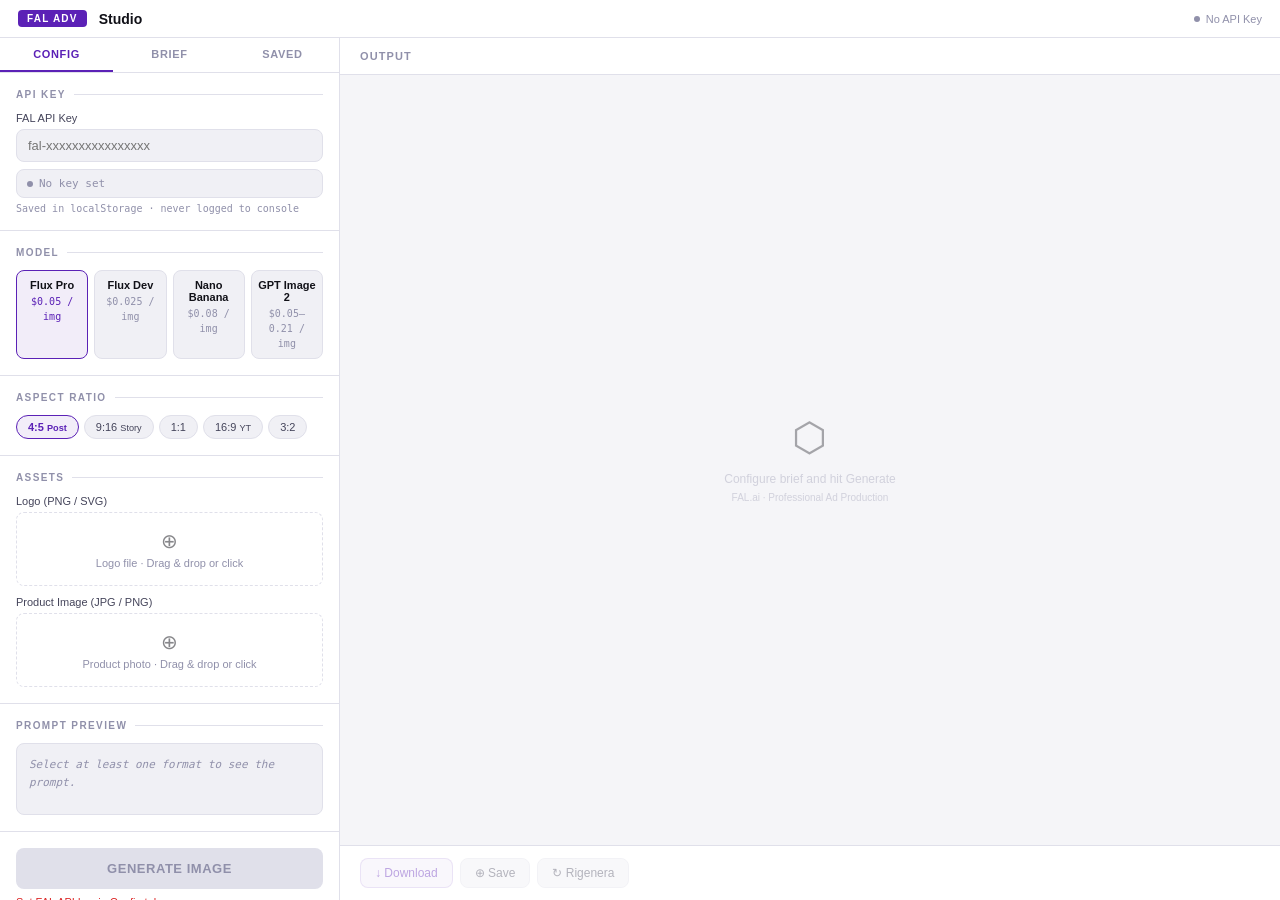
==== commit 5f8b42ed: "Fix special character display issues in adv.html" ====
--- a/adv.html
+++ b/adv.html
@@ -211,7 +211,7 @@
               <div class="token-dot" id="tokenDot"></div>
               <span class="token-text" id="tokenText">No key set</span>
             </div>
-            <div class="key-hint">Saved in localStorage Â· never logged to console</div>
+            <div class="key-hint">Saved in localStorage · never logged to console</div>
           </div>
         </div>
 
@@ -232,7 +232,7 @@
             </div>
             <div class="model-tab" data-model="fal-ai/gpt-image-2">
               <span class="model-name">GPT Image 2</span>
-              <span class="model-price">$0.05â0.21 / img</span>
+              <span class="model-price">$0.05–0.21 / img</span>
             </div>
           </div>
           <div id="gptQualityRow" style="display:none;margin-top:8px;">
@@ -262,16 +262,16 @@
             <label class="lbl">Logo (PNG / SVG)</label>
             <div id="logoZone" class="drop-zone">
               <input type="file" accept=".png,.svg,.jpg,.jpeg" id="logoInput" />
-              <span class="drop-icon">â</span>
-              <div class="drop-label">Logo file Â· Drag & drop or click</div>
+              <span class="drop-icon">⊕</span>
+              <div class="drop-label">Logo file · Drag & drop or click</div>
             </div>
           </div>
           <div class="field">
             <label class="lbl">Product Image (JPG / PNG)</label>
             <div id="productZone" class="drop-zone">
               <input type="file" accept=".jpg,.jpeg,.png,.webp" id="productInput" />
-              <span class="drop-icon">â</span>
-              <div class="drop-label">Product photo Â· Drag & drop or click</div>
+              <span class="drop-icon">⊕</span>
+              <div class="drop-label">Product photo · Drag & drop or click</div>
             </div>
           </div>
         </div>
@@ -318,7 +318,7 @@
       <div class="tab-panel" id="tab-saved">
         <div class="saved-toolbar">
           <span class="saved-count" id="savedCount">0 images</span>
-          <button class="btn-act" id="btnDownloadAll" style="padding:5px 10px;font-size:11px;">â ZIP All</button>
+          <button class="btn-act" id="btnDownloadAll" style="padding:5px 10px;font-size:11px;">↓ ZIP All</button>
         </div>
         <div id="savedGrid" class="saved-grid"></div>
         <div class="saved-empty" id="savedEmpty">No images saved yet.<br>Generate an image and click "Save".</div>
@@ -340,14 +340,14 @@
       <div id="errorBox" class="error-box" style="display:none"></div>
       <div class="out-canvas" id="outCanvas">
         <div class="placeholder">
-          <div class="placeholder-icon">â¬¡</div>
-          <div class="placeholder-text">Configure brief and hit Generate<br><small>FAL.ai Â· Professional Ad Production</small></div>
+          <div class="placeholder-icon">⬡</div>
+          <div class="placeholder-text">Configure brief and hit Generate<br><small>FAL.ai · Professional Ad Production</small></div>
         </div>
       </div>
       <div class="out-actions">
-        <button class="btn-act primary" id="btnDownload" disabled>â Download</button>
-        <button class="btn-act" id="btnSave" disabled>â Save</button>
-        <button class="btn-act" id="btnRegen" disabled>â» Rigenera</button>
+        <button class="btn-act primary" id="btnDownload" disabled>↓ Download</button>
+        <button class="btn-act" id="btnSave" disabled>⊕ Save</button>
+        <button class="btn-act" id="btnRegen" disabled>↻ Rigenera</button>
         <span class="img-counter" id="imgCounter"></span>
       </div>
     </main>
@@ -370,7 +370,7 @@
   { id:'expert', label:'Expert Endorsement', desc:'Figura autorevole con credenziale visibile', snippet:'expert authority figure endorsement, professional credential badge visible, trust-building editorial portrait composition' },
   { id:'priceanchor', label:'Price Anchor', desc:'Prezzo barrato + nuovo prezzo, valore percepito', snippet:'price comparison layout, original price crossed out, new price prominently displayed, value proposition focus, deal-highlight design' },
   { id:'aspirational', label:'Aspirational Outcome', desc:'Chi diventi usando il prodotto, non il prodotto', snippet:'aspirational lifestyle outcome, transformed person in aspirational environment, emotional benefit visualization, aspirational identity advertising' },
-  { id:'limitededition', label:'Limited Edition', desc:'Visual scarsitÃ , numerazione, packaging speciale', snippet:'limited edition scarcity visual, numbered edition badge, exclusive packaging detail shot, collectible premium aesthetic, urgency composition' },
+  { id:'limitededition', label:'Limited Edition', desc:'Visual scarsità, numerazione, packaging speciale', snippet:'limited edition scarcity visual, numbered edition badge, exclusive packaging detail shot, collectible premium aesthetic, urgency composition' },
 ];
 
 const TONE_SNIPPETS = {
@@ -508,7 +508,7 @@
         <div class="asset-preview">
           <img src="${asset.data}" alt="${asset.name}" />
           <span class="asset-name">${asset.name}</span>
-          <button class="btn-rm" data-rm="${assetKey}">Ã</button>
+          <button class="btn-rm" data-rm="${assetKey}">×</button>
         </div>`;
       zone.querySelector('[data-rm]').addEventListener('click', e => {
         e.stopPropagation();
@@ -541,7 +541,7 @@
 function rebuildDropZone(zoneId, inputId, assetKey) {
   const zone = document.getElementById(zoneId);
   const labels = { logo:'Logo file', product:'Product photo' };
-  zone.innerHTML = `<input type="file" accept="${assetKey==='logo'?'.png,.svg,.jpg,.jpeg':'.jpg,.jpeg,.png,.webp'}" id="${inputId}" /><span class="drop-icon">â</span><div class="drop-label">${labels[assetKey]} Â· Drag & drop or click</div>`;
+  zone.innerHTML = `<input type="file" accept="${assetKey==='logo'?'.png,.svg,.jpg,.jpeg':'.jpg,.jpeg,.png,.webp'}" id="${inputId}" /><span class="drop-icon">⊕</span><div class="drop-label">${labels[assetKey]} · Drag & drop or click</div>`;
   setupDropZone(zoneId, inputId, assetKey);
 }
 
@@ -556,7 +556,7 @@
   const tone = TONE_SNIPPETS[state.tone];
   if (tone) parts.push(tone);
   if (state.notes) parts.push(state.notes);
-  const noImageRef = state.model === 'fal-ai/nano-banana-2' || state.model === 'fal-ai/gpt-image-2';
+  const noImageRef = state.model === 'fal-ai/nano-banana-2';
   if (state.product && !noImageRef) parts.push('featuring the product from the provided reference image');
   parts.push('professional advertising photography, high-end commercial quality, print-ready');
   return parts.join(', ');
@@ -576,7 +576,7 @@
       const f = FORMATS.find(x => x.id === fid);
       html += `<div class="prompt-format-label">${f ? f.label : fid}</div><div class="prompt-box">${escHtml(buildPrompt(fid))}</div>`;
     });
-    html += `<div class="prompt-meta">Size: ${r.w}Ã${r.h}px Â· Model: ${state.model.split('/')[1]}</div>`;
+    html += `<div class="prompt-meta">Size: ${r.w}×${r.h}px · Model: ${state.model.split('/')[1]}</div>`;
     el.innerHTML = html;
   });
 }
@@ -606,7 +606,7 @@
     btn.disabled = !canGen;
     const count = state.formats.length;
     btn.textContent = state.loading ? 'Generating...' : (count > 1 ? `Generate ${count} Images` : 'Generate Image');
-    if (note) { note.style.display = count > 1 ? '' : 'none'; if(count>1) note.textContent = `â¡ ${count} formats â ${count} images generated sequentially`; }
+    if (note) { note.style.display = count > 1 ? '' : 'none'; if(count>1) note.textContent = `⚡ ${count} formats → ${count} images generated sequentially`; }
     if (hint) {
       if (!state.falKey || state.falKey.length < 6) { hint.style.display=''; hint.textContent='Set FAL API key in Config tab'; }
       else if (state.formats.length === 0) { hint.style.display=''; hint.textContent='Select at least one format in Brief tab'; }
@@ -618,7 +618,7 @@
 function updateOutMeta() {
   const r = RATIOS[state.ratio] || RATIOS['4:5'];
   const img = state.outputImages[state.currentIdx];
-  document.getElementById('outMeta').textContent = img ? `${r.w}Ã${r.h} Â· ${state.model.split('/')[1]}` : '';
+  document.getElementById('outMeta').textContent = img ? `${r.w}×${r.h} · ${state.model.split('/')[1]}` : '';
 }
 
 function setError(msg) {
@@ -630,20 +630,21 @@
 async function callFAL(prompt, imageUrl) {
   const r = RATIOS[state.ratio] || RATIOS['4:5'];
   const isGPT = state.model === 'fal-ai/gpt-image-2';
+  const quality = document.getElementById('gptQuality')?.value || 'medium';
   let body;
+  let endpoint = state.model;
   if (isGPT) {
-    body = {
-      prompt,
-      image_size: { width: r.w, height: r.h },
-      num_images: 1,
-      output_format: 'jpeg',
-      quality: document.getElementById('gptQuality')?.value || 'medium',
-    };
+    if (imageUrl) {
+      endpoint = 'fal-ai/gpt-image-2/image-to-image';
+      body = { prompt, image_urls: [imageUrl], image_size: { width: r.w, height: r.h }, num_images: 1, output_format: 'jpeg', quality };
+    } else {
+      body = { prompt, image_size: { width: r.w, height: r.h }, num_images: 1, output_format: 'jpeg', quality };
+    }
   } else {
     body = { prompt, image_size:{ width:r.w, height:r.h }, num_inference_steps:28, guidance_scale:3.5, num_images:1, enable_safety_checker:true };
     if (imageUrl && state.model !== 'fal-ai/nano-banana-2') body.image_url = imageUrl;
   }
-  const res = await fetch(`https://fal.run/${state.model}`, {
+  const res = await fetch(`https://fal.run/${endpoint}`, {
     method:'POST',
     headers:{ 'Authorization':`Key ${state.falKey}`, 'Content-Type':'application/json' },
     body: JSON.stringify(body),
@@ -733,7 +734,7 @@
   }
 
   if (state.outputImages.length === 0) {
-    canvas.innerHTML = `<div class="placeholder"><div class="placeholder-icon">â¬¡</div><div class="placeholder-text">Configure brief and hit Generate<br><small>FAL.ai Â· Professional Ad Production</small></div></div>`;
+    canvas.innerHTML = `<div class="placeholder"><div class="placeholder-icon">⬡</div><div class="placeholder-text">Configure brief and hit Generate<br><small>FAL.ai · Professional Ad Production</small></div></div>`;
     tabsEl.innerHTML = '';
     counterEl.textContent = '';
     updateActionButtons();
@@ -810,8 +811,8 @@
       <div class="saved-overlay">
         <div class="saved-overlay-text">${escHtml(item.brand)}<br>${escHtml(item.format)}</div>
         <div class="saved-actions">
-          <button class="btn-saved" data-dl="${item.id}">â</button>
-          <button class="btn-saved" data-rm="${item.id}">Ã</button>
+          <button class="btn-saved" data-dl="${item.id}">↓</button>
+          <button class="btn-saved" data-rm="${item.id}">×</button>
         </div>
       </div>
     </div>`).join('');
